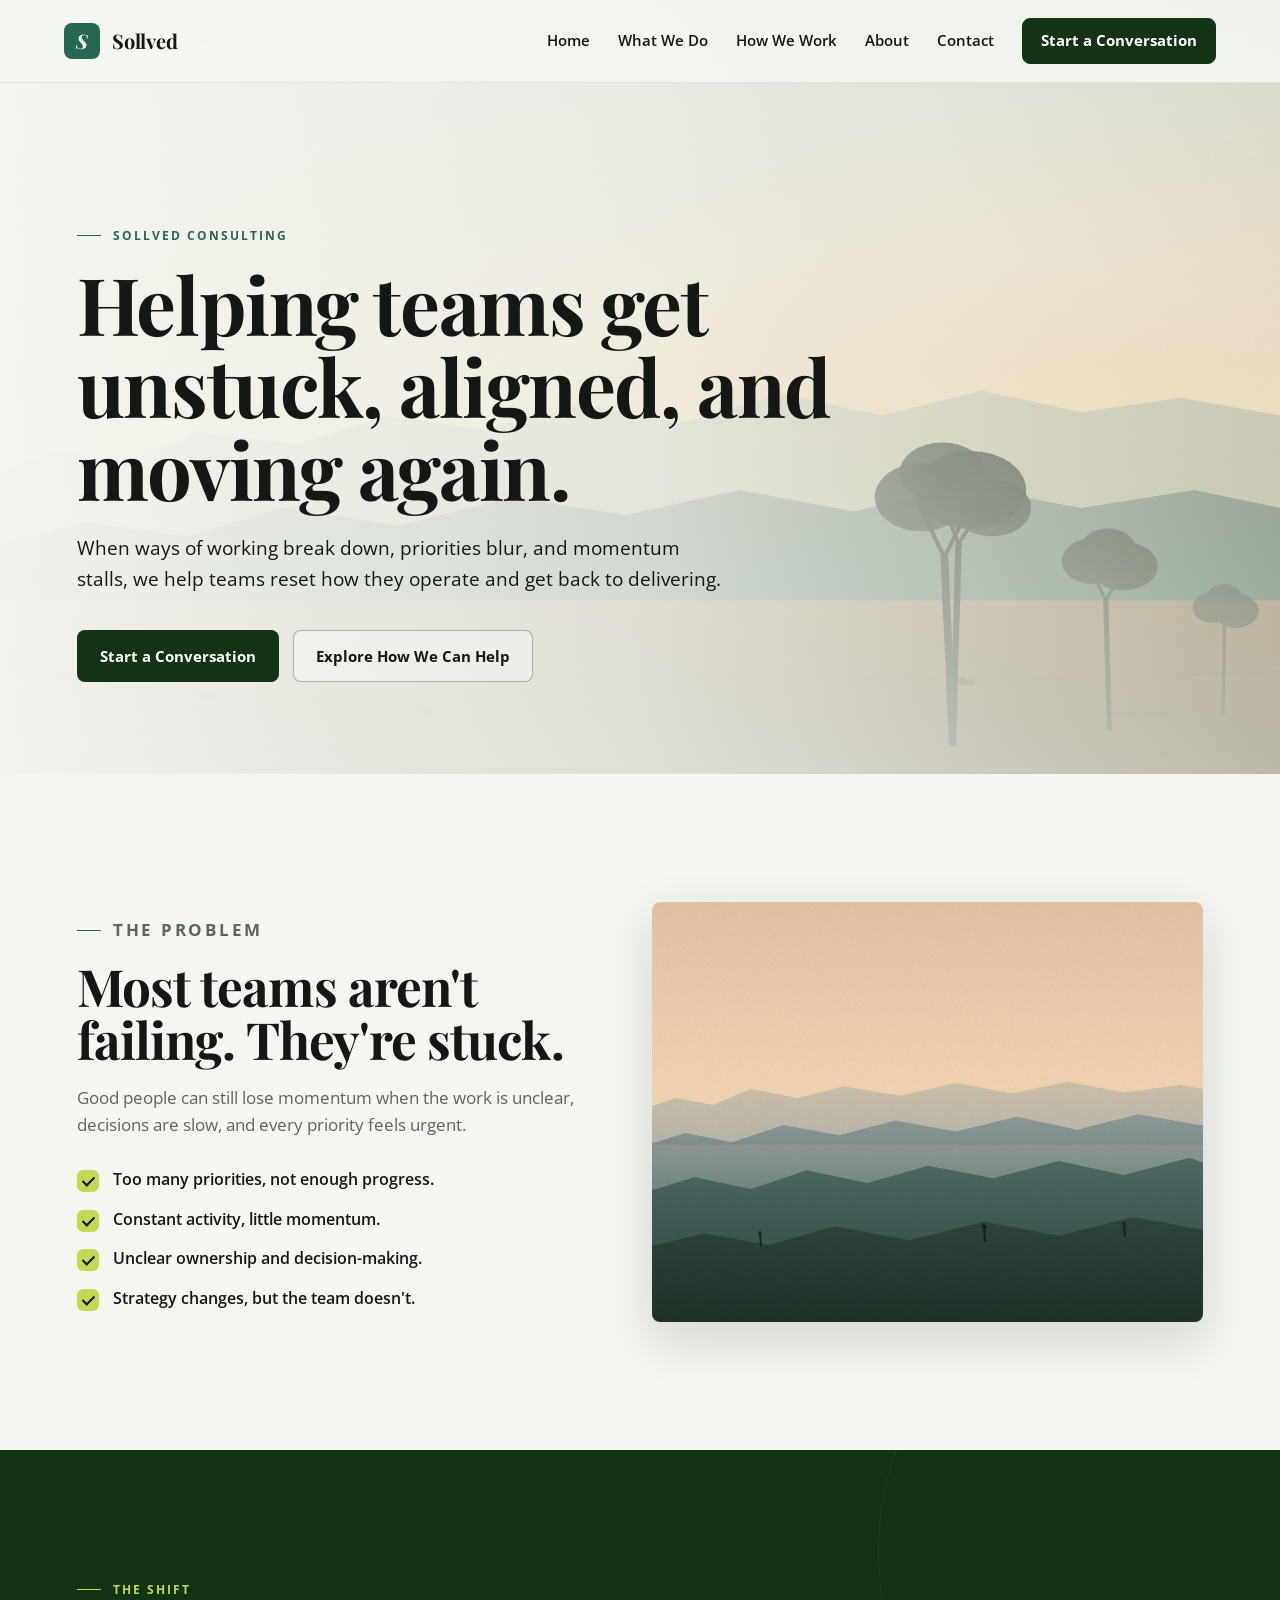
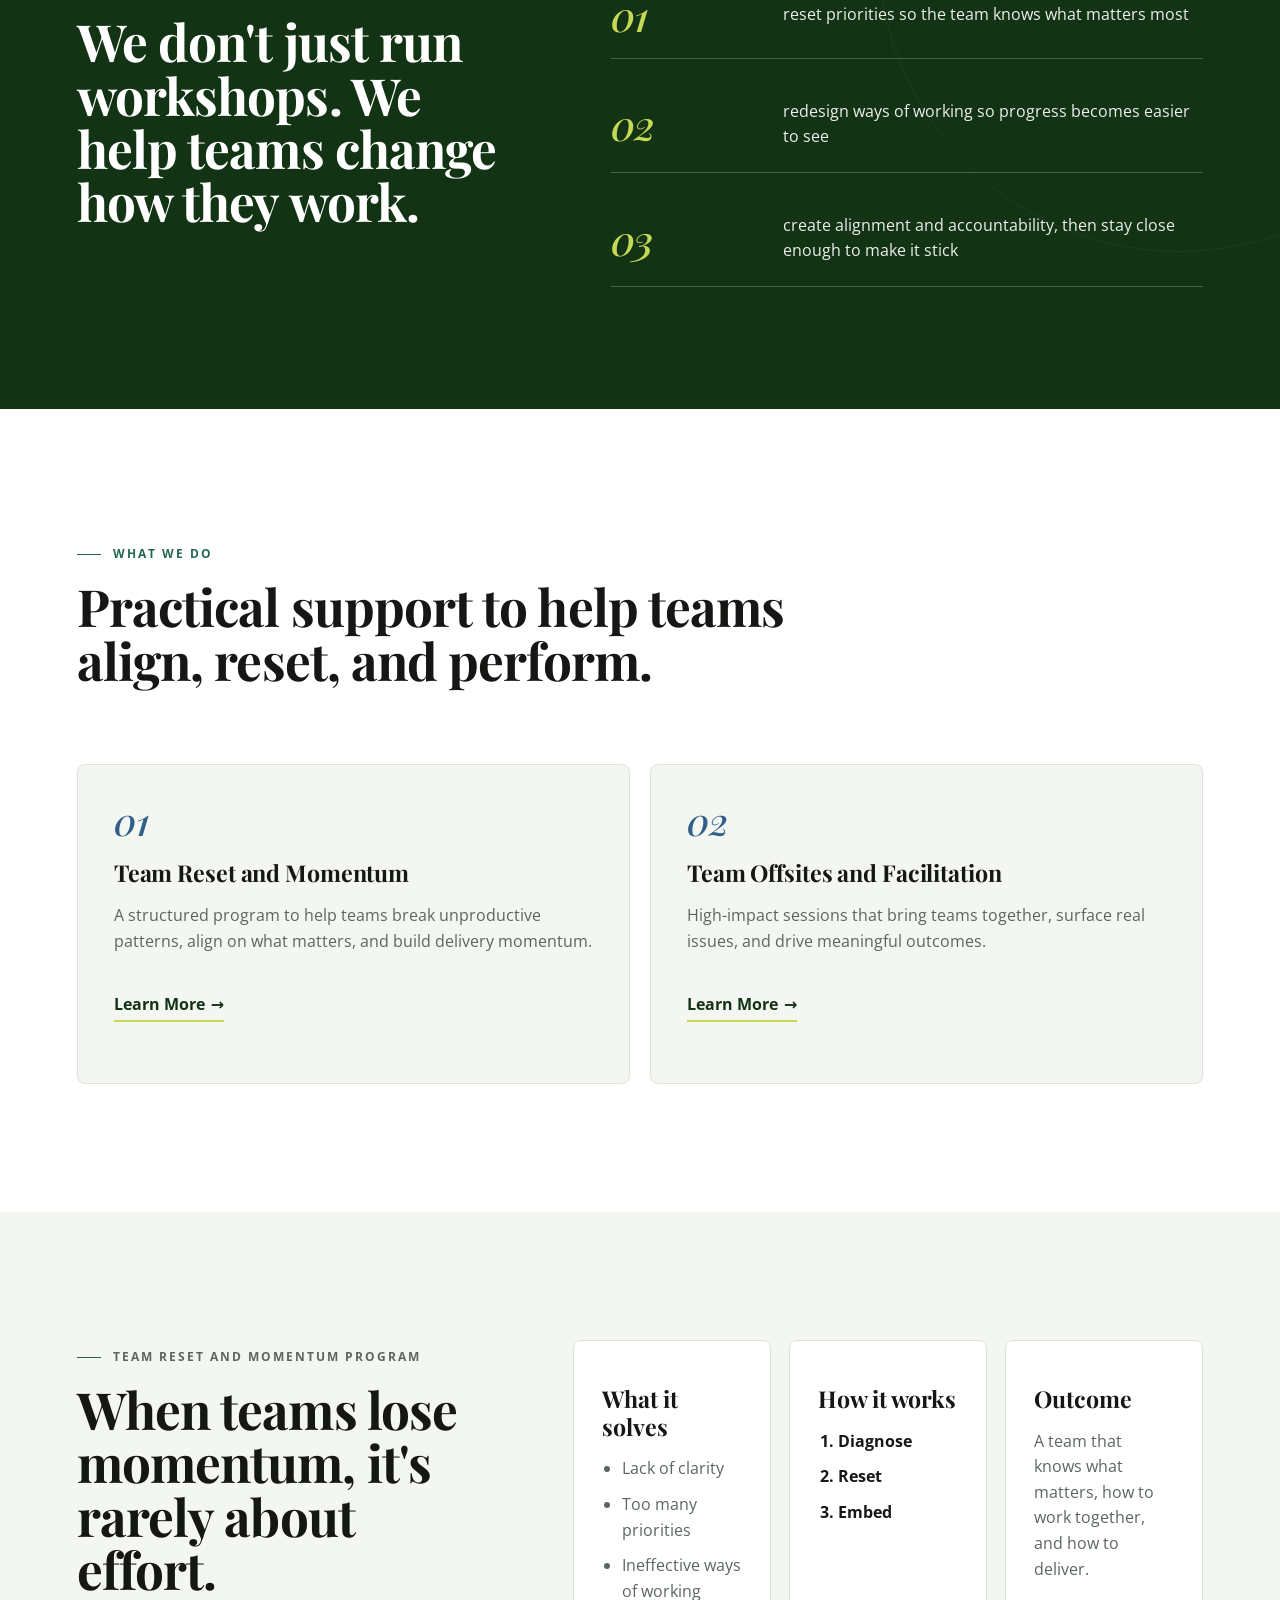
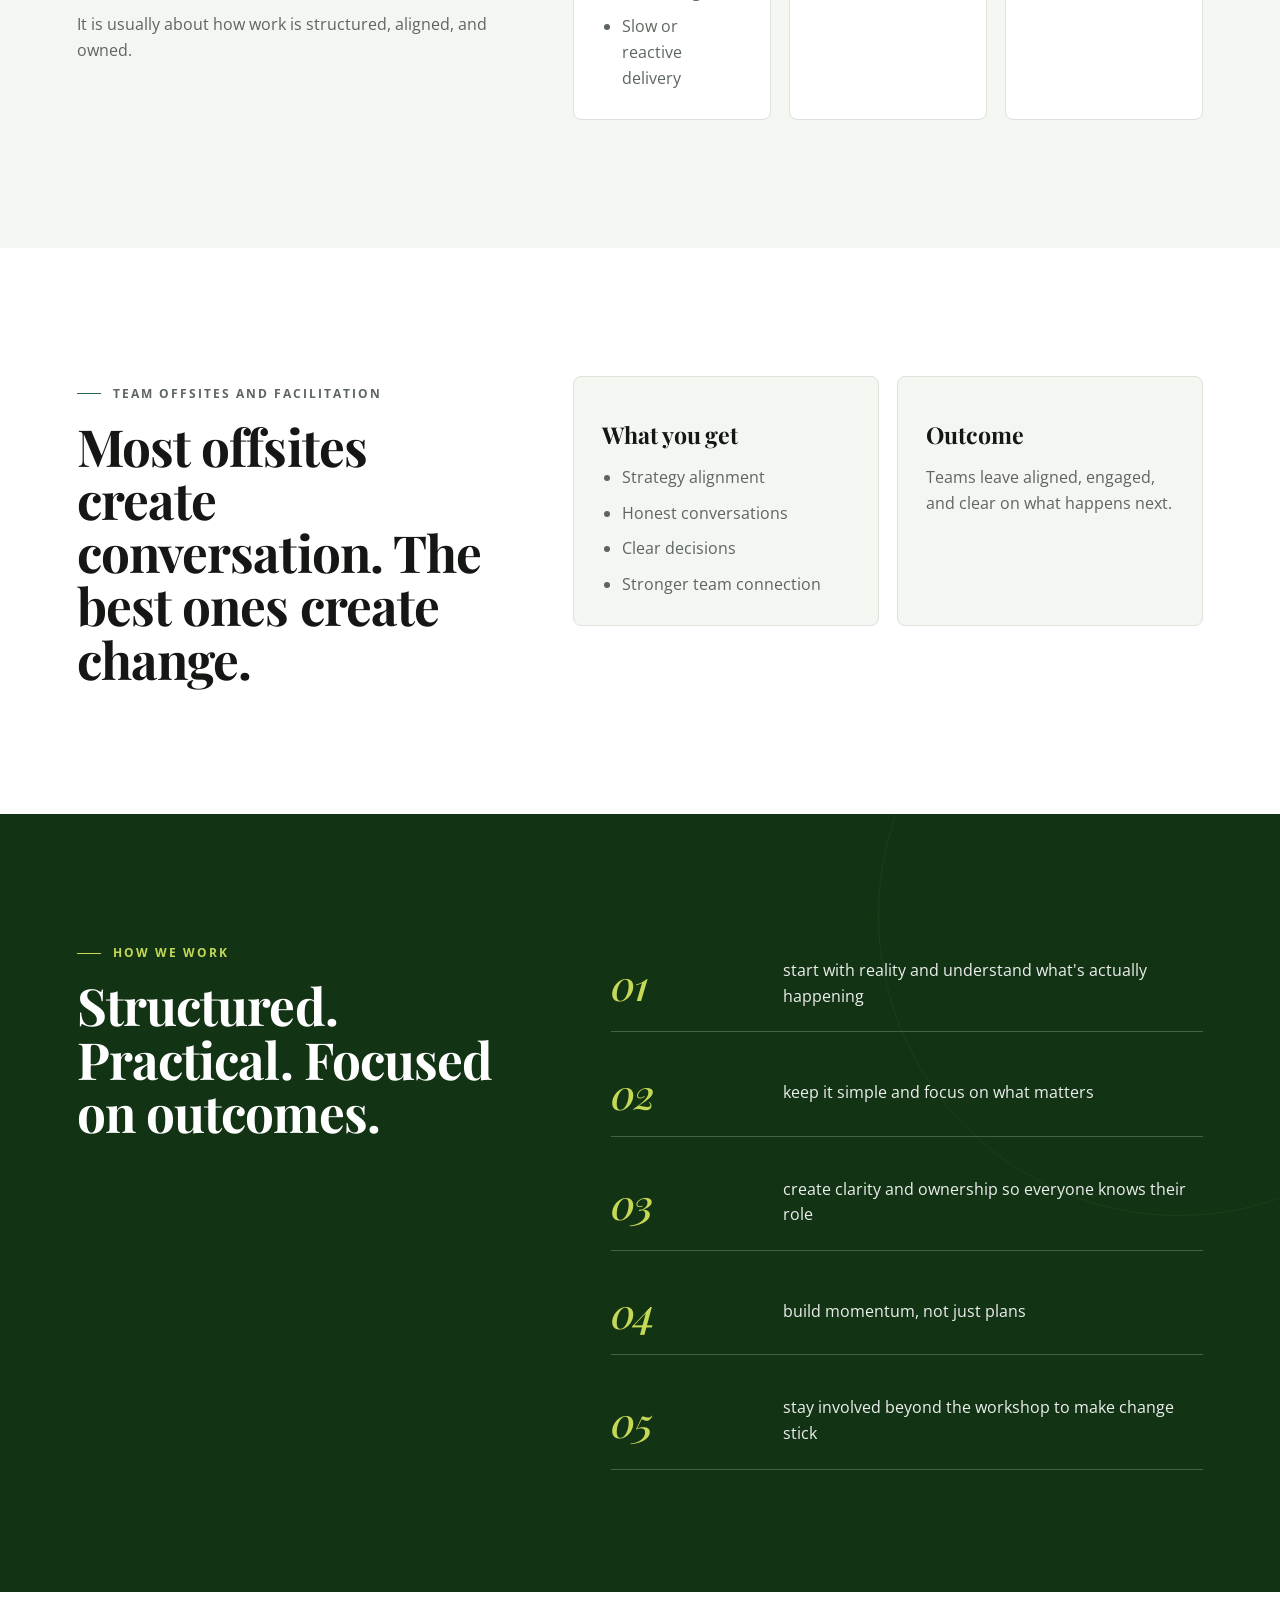
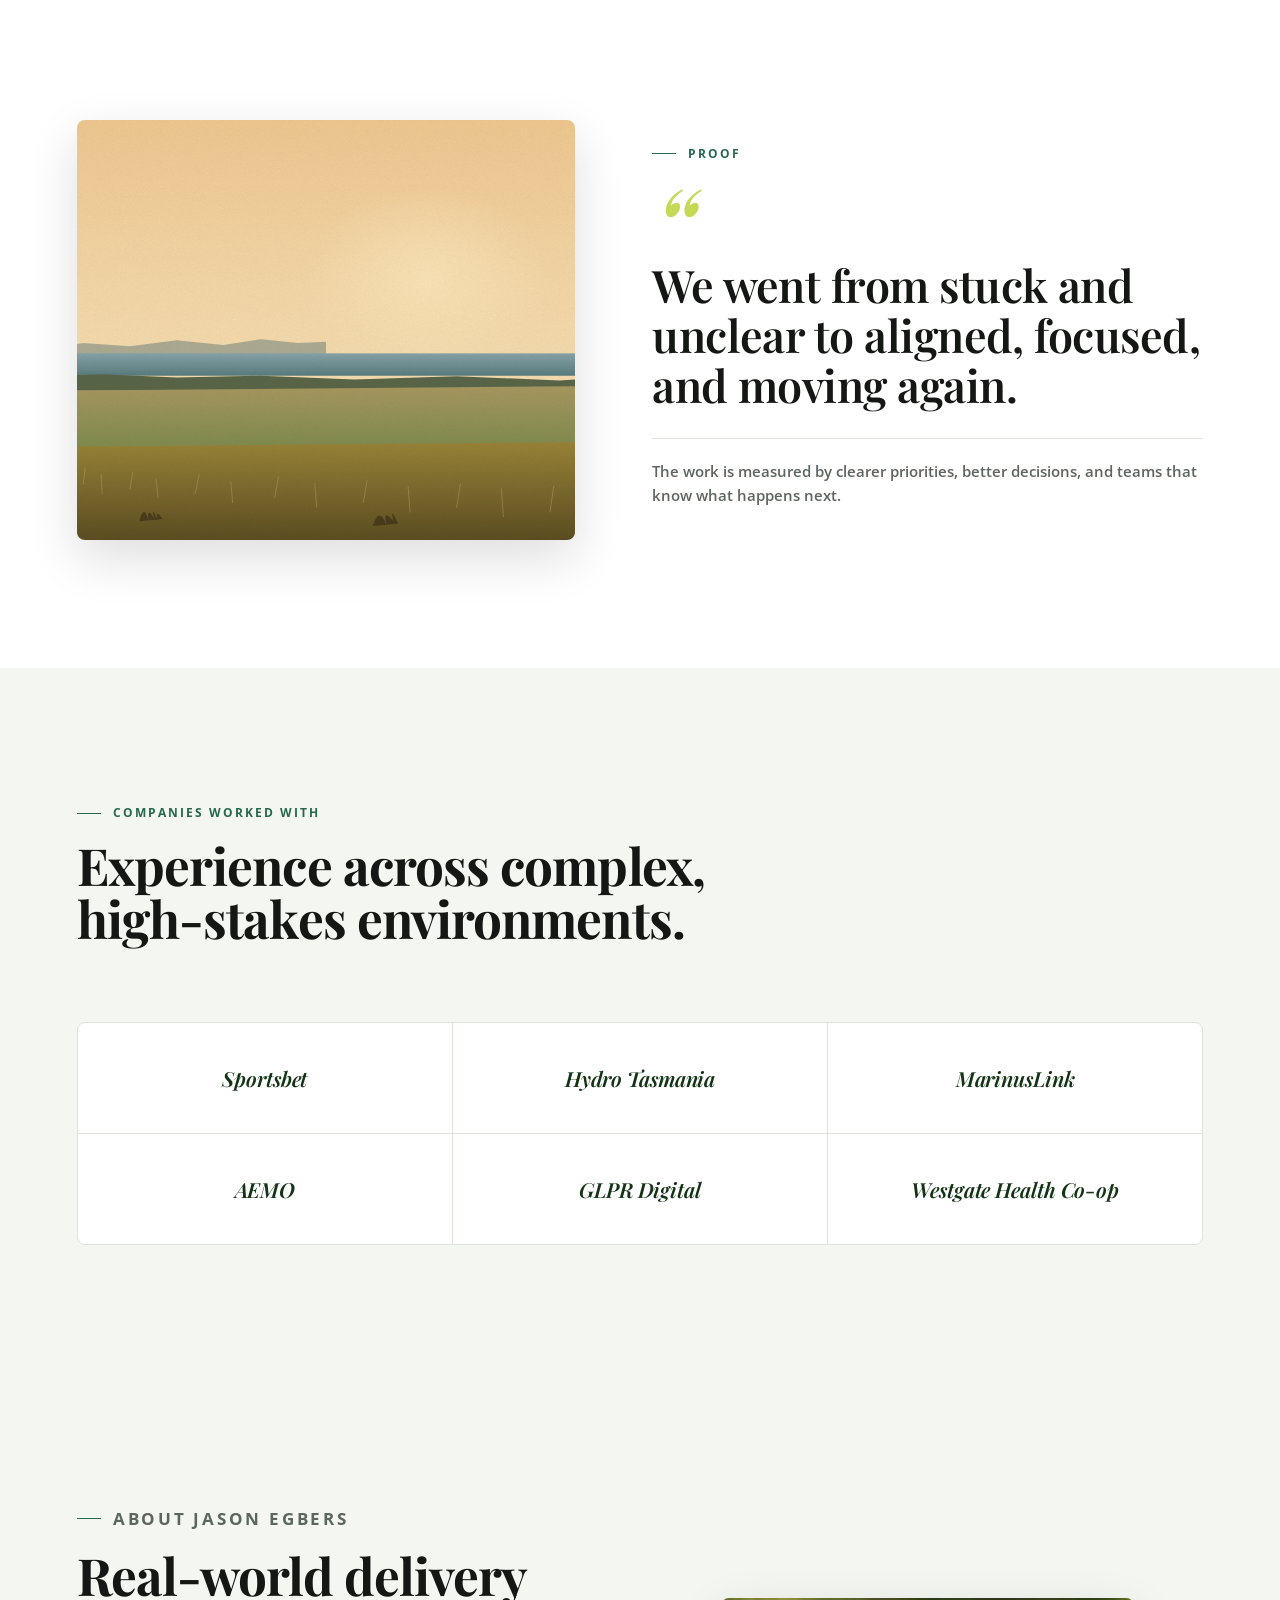
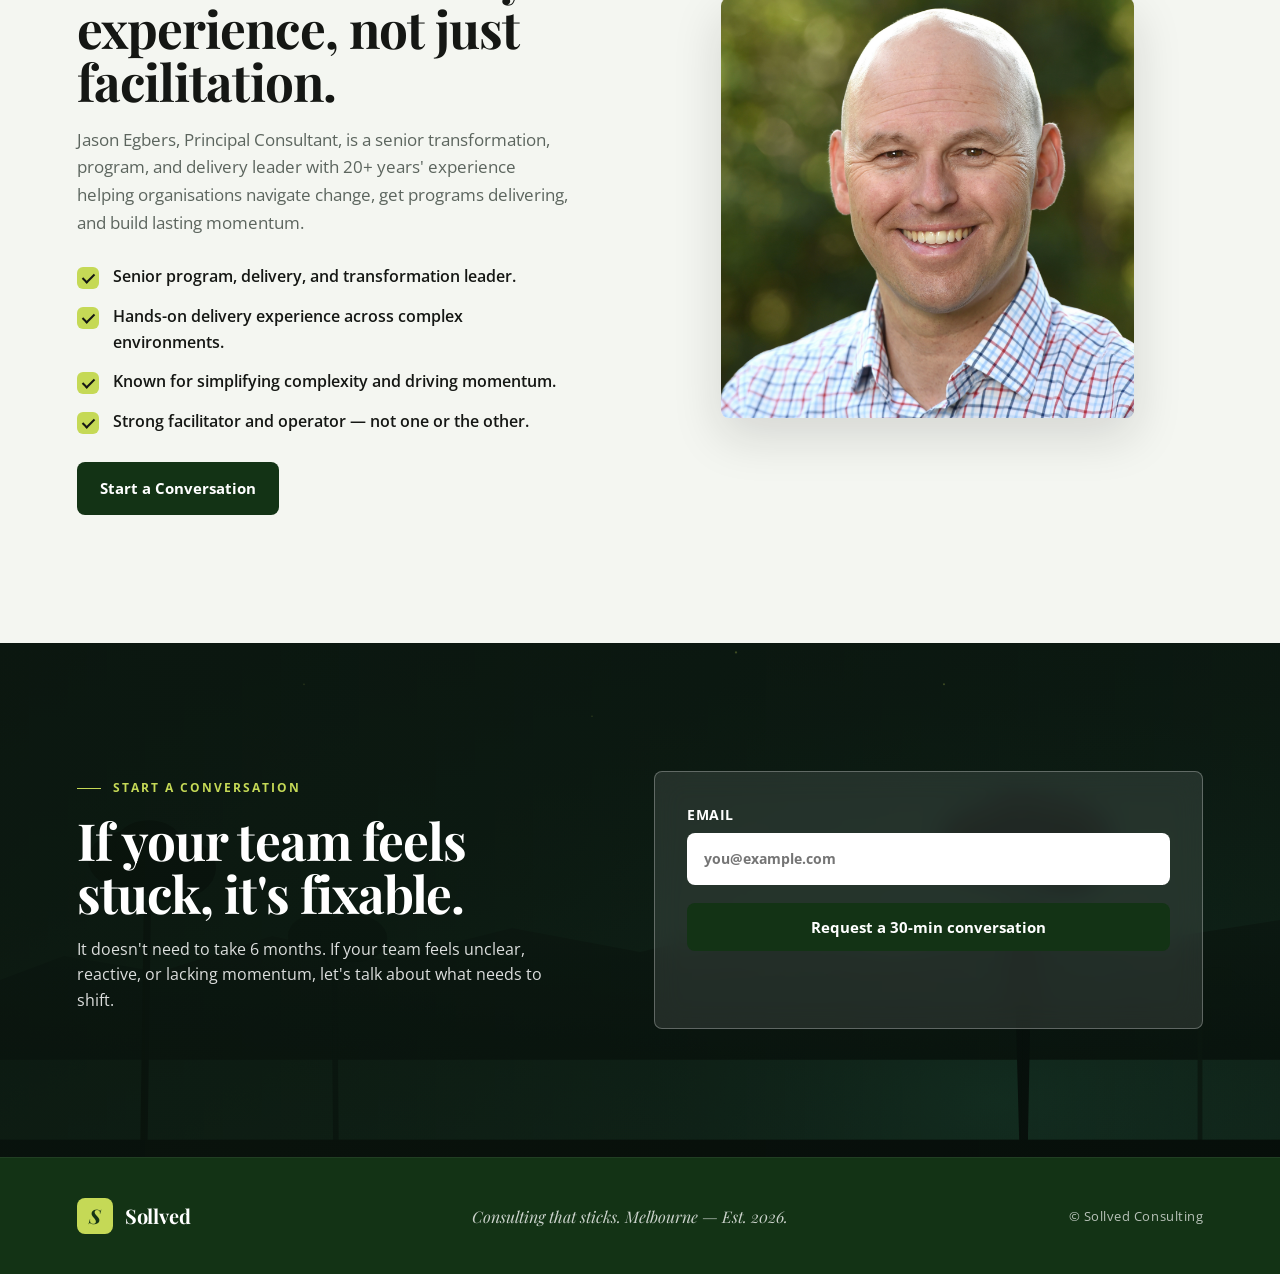
==== sollved-preview.html @ b2c9cec5 "Add files via upload" ====
<!DOCTYPE html>
<html lang="en">
<head>
  <meta charset="UTF-8">
  <meta name="viewport" content="width=device-width, initial-scale=1.0">
  <title>Sollved | Consulting That Sticks</title>
  <link rel="preconnect" href="https://fonts.googleapis.com">
  <link rel="preconnect" href="https://fonts.gstatic.com" crossorigin>
  <link href="https://fonts.googleapis.com/css2?family=Open+Sans:wght@400;500;600;700;800&family=Playfair+Display:ital,wght@0,500;0,600;0,700;0,800;1,400;1,500;1,700&display=swap" rel="stylesheet">
  <style>
:root {
  --ink: #151714;
  --muted: #5c655e;
  --paper: #f4f6f1;
  --white: #ffffff;
  --green: #26684f;
  --green-deep: #133315;
  --blue: #305f89;
  --lime: #c5d956;
  --line: #dce3da;
  --shadow: 0 18px 50px rgba(21, 23, 20, 0.14);
  --shadow-soft: 0 8px 24px rgba(21, 23, 20, 0.06);
  --ease: cubic-bezier(0.22, 0.61, 0.36, 1);
}

* {
  box-sizing: border-box;
}

html {
  scroll-behavior: smooth;
}

body {
  margin: 0;
  font-family: "Open Sans", ui-sans-serif, system-ui, -apple-system, BlinkMacSystemFont, "Segoe UI", sans-serif;
  color: var(--ink);
  background: var(--paper);
  line-height: 1.6;
  -webkit-font-smoothing: antialiased;
  -moz-osx-font-smoothing: grayscale;
}

img {
  display: block;
  max-width: 100%;
}

a {
  color: inherit;
  text-decoration: none;
}

::selection {
  background: var(--lime);
  color: var(--ink);
}

/* ============ HEADER ============ */
.site-header {
  position: fixed;
  top: 0;
  left: 0;
  z-index: 10;
  display: grid;
  grid-template-columns: 1fr auto auto;
  gap: 28px;
  align-items: center;
  width: 100%;
  padding: 18px clamp(20px, 5vw, 72px);
  color: var(--ink);
  background: rgba(244, 246, 241, 0.88);
  border-bottom: 1px solid rgba(21, 23, 20, 0.08);
  backdrop-filter: blur(16px);
  -webkit-backdrop-filter: blur(16px);
  transition: padding 0.3s var(--ease);
}

.brand {
  display: inline-flex;
  gap: 12px;
  align-items: center;
  min-width: 0;
  font-weight: 700;
  letter-spacing: -0.005em;
}

.brand-name {
  font-family: "Playfair Display", Georgia, serif;
  font-size: 1.25rem;
  font-weight: 700;
  letter-spacing: -0.01em;
}

.brand-mark {
  display: grid;
  width: 36px;
  height: 36px;
  place-items: center;
  color: var(--white);
  background: var(--green);
  border-radius: 8px;
  font-family: "Playfair Display", Georgia, serif;
  font-size: 1.25rem;
  font-weight: 700;
  font-style: italic;
  line-height: 1;
  letter-spacing: -0.02em;
  transition: background 0.25s var(--ease), transform 0.25s var(--ease);
}

.brand:hover .brand-mark {
  background: var(--green-deep);
  transform: rotate(-3deg);
}

.nav-links {
  display: flex;
  gap: 28px;
  align-items: center;
  font-size: 0.92rem;
}

.nav-links a {
  position: relative;
  padding: 6px 0;
  font-weight: 600;
  color: var(--ink);
  transition: color 0.2s var(--ease);
}

.nav-links a::after {
  content: "";
  position: absolute;
  left: 0;
  bottom: 2px;
  width: 0;
  height: 2px;
  background: var(--lime);
  transition: width 0.25s var(--ease);
}

.nav-links a:hover {
  color: var(--green);
}

.nav-links a:hover::after {
  width: 100%;
}

.nav-cta {
  padding: 10px 18px;
  font-weight: 700;
  font-size: 0.92rem;
  color: var(--white);
  background: var(--green-deep);
  border: 1px solid var(--green-deep);
  border-radius: 8px;
  transition: background 0.25s var(--ease), transform 0.25s var(--ease);
}

.nav-cta:hover {
  background: var(--ink);
  transform: translateY(-1px);
}

/* ============ HERO ============ */
.hero {
  position: relative;
  display: flex;
  min-height: 86vh;
  align-items: flex-end;
  padding: 150px clamp(20px, 6vw, 92px) 92px;
  color: var(--ink);
  background:
    linear-gradient(90deg, rgba(244, 246, 241, 0.96), rgba(244, 246, 241, 0.68), rgba(244, 246, 241, 0.14)),
    url("[data-uri]") center / cover;
}

.hero-overlay {
  position: absolute;
  inset: 0;
  background: linear-gradient(to top, rgba(244, 246, 241, 0.55), rgba(244, 246, 241, 0) 54%);
}

.hero-content {
  position: relative;
  width: min(820px, 100%);
}

/* ============ TYPOGRAPHY ============ */
.eyebrow {
  margin: 0 0 16px;
  color: var(--green);
  font-size: 0.78rem;
  font-weight: 700;
  letter-spacing: 0.16em;
  text-transform: uppercase;
  display: inline-flex;
  align-items: center;
  gap: 12px;
}

.eyebrow::before {
  content: "";
  width: 24px;
  height: 1px;
  background: var(--green);
  display: inline-block;
}

h1, h2, h3, p {
  overflow-wrap: break-word;
}

h1, h2 {
  margin: 0;
  font-family: "Playfair Display", Georgia, serif;
  line-height: 1.04;
  letter-spacing: -0.018em;
  font-weight: 700;
}

h1 {
  max-width: 820px;
  font-size: clamp(2.75rem, 6.2vw, 5.4rem);
}

h2 {
  font-size: clamp(2.1rem, 4vw, 3.5rem);
}

h3 {
  margin: 16px 0 10px;
  font-family: "Playfair Display", Georgia, serif;
  font-size: 1.45rem;
  font-weight: 700;
  line-height: 1.2;
  letter-spacing: -0.005em;
}

.hero-copy {
  max-width: 650px;
  margin: 24px 0 0;
  font-size: 1.18rem;
  color: var(--ink);
}

.hero-actions {
  display: flex;
  gap: 14px;
  flex-wrap: wrap;
  align-items: center;
  margin-top: 36px;
}

/* ============ BUTTONS ============ */
.button {
  display: inline-flex;
  min-height: 48px;
  align-items: center;
  justify-content: center;
  gap: 8px;
  padding: 13px 22px;
  font-family: inherit;
  font-size: 0.95rem;
  font-weight: 700;
  border-radius: 8px;
  border: 1px solid transparent;
  cursor: pointer;
  transition: background 0.25s var(--ease), border-color 0.25s var(--ease),
              transform 0.25s var(--ease), box-shadow 0.25s var(--ease);
}

.button-primary {
  color: var(--white);
  background: var(--green-deep);
}

.button-primary:hover {
  background: var(--ink);
  transform: translateY(-2px);
  box-shadow: 0 12px 28px rgba(19, 51, 21, 0.3);
}

.button-secondary {
  color: var(--ink);
  border-color: rgba(21, 23, 20, 0.3);
  background: rgba(255, 255, 255, 0.4);
}

.button-secondary:hover {
  background: var(--white);
  border-color: var(--ink);
  transform: translateY(-2px);
}

/* ============ SECTIONS ============ */
.section {
  display: grid;
  gap: clamp(34px, 6vw, 82px);
  padding: clamp(72px, 10vw, 132px) clamp(20px, 6vw, 92px);
}

.split,
.testimonial {
  grid-template-columns: minmax(0, 0.95fr) minmax(280px, 1.05fr);
  align-items: center;
}

.section-copy p {
  max-width: 640px;
  color: var(--muted);
  font-size: 1.08rem;
}

/* ============ CHECK LIST ============ */
.check-list {
  display: grid;
  gap: 14px;
  margin: 28px 0 0;
  padding: 0;
  list-style: none;
}

.check-list li {
  position: relative;
  padding-left: 36px;
  font-weight: 600;
}

.check-list li::before {
  position: absolute;
  left: 0;
  top: 3px;
  width: 22px;
  height: 22px;
  content: "";
  background: var(--lime);
  border-radius: 6px;
}

.check-list li::after {
  position: absolute;
  left: 8px;
  top: 7px;
  width: 5px;
  height: 10px;
  content: "";
  border: solid var(--ink);
  border-width: 0 2px 2px 0;
  transform: rotate(45deg);
}

/* ============ FEATURE IMAGE ============ */
.feature-image {
  width: 100%;
  min-height: 420px;
  max-height: 680px;
  object-fit: cover;
  border-radius: 8px;
  box-shadow: var(--shadow);
}

/* ============ SERVICES ============ */
.services {
  background: var(--white);
}

.section-heading {
  max-width: 760px;
}

.service-grid {
  display: grid;
  grid-template-columns: repeat(2, minmax(0, 1fr));
  gap: 20px;
}

.service-card {
  position: relative;
  min-height: 320px;
  padding: 36px;
  border: 1px solid var(--line);
  border-radius: 8px;
  background: var(--paper);
  transition: transform 0.3s var(--ease), border-color 0.3s var(--ease),
              box-shadow 0.3s var(--ease);
  overflow: hidden;
}

.service-card::before {
  content: "";
  position: absolute;
  left: 0;
  top: 0;
  height: 4px;
  width: 0;
  background: var(--lime);
  transition: width 0.4s var(--ease);
}

.service-card:hover {
  transform: translateY(-4px);
  border-color: var(--green);
  box-shadow: var(--shadow-soft);
}

.service-card:hover::before {
  width: 100%;
}

.service-num {
  display: inline-block;
  font-family: "Playfair Display", Georgia, serif;
  font-style: italic;
  font-weight: 500;
  font-size: 2.4rem;
  line-height: 1;
  color: var(--blue);
  margin-bottom: 4px;
}

.service-card p {
  color: var(--muted);
}

.text-link {
  display: inline-flex;
  align-items: center;
  gap: 6px;
  margin-top: 22px;
  color: var(--green-deep);
  font-weight: 700;
  border-bottom: 2px solid var(--lime);
  padding-bottom: 2px;
  transition: gap 0.25s var(--ease);
}

.text-link::after {
  content: "→";
  transition: transform 0.25s var(--ease);
  display: inline-block;
}

.text-link:hover {
  gap: 10px;
}

.text-link:hover::after {
  transform: translateX(2px);
}

/* ============ OFFER DETAILS ============ */
.offer-detail {
  grid-template-columns: minmax(0, 0.8fr) minmax(0, 1.2fr);
  align-items: start;
  background: var(--paper);
}

.offer-detail.alt {
  background: var(--white);
}

.offer-detail p {
  max-width: 680px;
  color: var(--muted);
}

.detail-grid {
  display: grid;
  grid-template-columns: repeat(3, minmax(0, 1fr));
  gap: 18px;
}

.offer-detail.alt .detail-grid {
  grid-template-columns: repeat(2, minmax(0, 1fr));
}

.detail-grid article {
  min-height: 220px;
  padding: 28px;
  background: var(--white);
  border: 1px solid var(--line);
  border-radius: 8px;
  transition: border-color 0.25s var(--ease), transform 0.25s var(--ease);
}

.offer-detail.alt .detail-grid article {
  background: var(--paper);
}

.detail-grid article:hover {
  border-color: var(--green);
  transform: translateY(-2px);
}

.plain-list,
.process-list {
  display: grid;
  gap: 10px;
  margin: 16px 0 0;
  padding-left: 20px;
  color: var(--muted);
}

.process-list {
  font-weight: 700;
  color: var(--ink);
}

/* ============ RESULTS BAND ============ */
.results-band {
  display: grid;
  grid-template-columns: minmax(0, 0.75fr) minmax(0, 1fr);
  gap: clamp(36px, 7vw, 100px);
  align-items: start;
  padding: clamp(72px, 10vw, 122px) clamp(20px, 6vw, 92px);
  color: var(--white);
  background: var(--green-deep);
  position: relative;
  overflow: hidden;
}

.results-band::before {
  content: "";
  position: absolute;
  top: -200px;
  right: -200px;
  width: 600px;
  height: 600px;
  border: 1px solid rgba(197, 217, 86, 0.06);
  border-radius: 50%;
  pointer-events: none;
}

.results-band > div {
  position: relative;
}

.results-band h2 {
  color: var(--white);
}

.shift-band .eyebrow,
.results-band .eyebrow {
  color: var(--lime);
}

.results-band .eyebrow::before {
  background: var(--lime);
}

.metrics {
  display: grid;
  gap: 18px;
}

.metrics article {
  display: grid;
  grid-template-columns: 150px 1fr;
  gap: 22px;
  align-items: center;
  padding: 22px 0;
  border-bottom: 1px solid rgba(255, 255, 255, 0.22);
  transition: padding-left 0.3s var(--ease);
}

.metrics article:hover {
  padding-left: 8px;
}

.metrics strong {
  color: var(--lime);
  font-family: "Playfair Display", Georgia, serif;
  font-style: italic;
  font-size: 2.6rem;
  font-weight: 500;
  line-height: 1;
  letter-spacing: -0.02em;
}

.metrics span {
  color: rgba(255, 255, 255, 0.92);
}

/* ============ TESTIMONIAL ============ */
.testimonial {
  background: var(--paper);
}

.proof-section {
  background: var(--white);
}

.quote-panel {
  max-width: 680px;
  position: relative;
}

.quote-mark {
  font-family: "Playfair Display", Georgia, serif;
  font-style: italic;
  font-size: 7rem;
  line-height: 0.8;
  color: var(--lime);
  margin-bottom: -10px;
  user-select: none;
}

blockquote {
  margin: 0;
  font-family: "Playfair Display", Georgia, serif;
  font-size: clamp(1.85rem, 3.5vw, 2.95rem);
  font-weight: 600;
  line-height: 1.12;
  letter-spacing: -0.012em;
}

.quote-credit {
  margin-top: 28px;
  padding-top: 20px;
  border-top: 1px solid var(--line);
  color: var(--muted);
  font-weight: 600;
  font-size: 0.95rem;
}

/* ============ COMPANIES ============ */
.companies-section {
  background: var(--paper);
}

.company-grid {
  display: grid;
  grid-template-columns: repeat(3, minmax(0, 1fr));
  gap: 1px;
  background: var(--line);
  border: 1px solid var(--line);
  border-radius: 8px;
  overflow: hidden;
}

.company-grid span {
  display: grid;
  min-height: 110px;
  place-items: center;
  padding: 24px;
  color: var(--green-deep);
  font-family: "Playfair Display", Georgia, serif;
  font-style: italic;
  font-size: 1.3rem;
  font-weight: 600;
  letter-spacing: -0.005em;
  text-align: center;
  background: var(--white);
  transition: background 0.25s var(--ease), color 0.25s var(--ease);
}

.company-grid span:hover {
  background: var(--green-deep);
  color: var(--lime);
}

/* ============ ABOUT ============ */
.about-section {
  background: var(--paper);
}

.portrait-image {
  width: 75%;
  justify-self: center;
  object-position: center top;
  transition: transform 0.5s var(--ease);
}

.portrait-image:hover {
  transform: translateY(-4px);
}

.about-button {
  margin-top: 28px;
}

/* ============ CONTACT ============ */
.contact-band {
  display: grid;
  grid-template-columns: minmax(0, 0.8fr) minmax(300px, 0.9fr);
  gap: clamp(34px, 7vw, 98px);
  padding: clamp(72px, 10vw, 132px) clamp(20px, 6vw, 92px);
  color: var(--white);
  background:
    linear-gradient(90deg, rgba(11, 22, 15, 0.78), rgba(11, 22, 15, 0.52)),
    url("[data-uri]") center / cover;
}

.contact-band h2 {
  color: var(--white);
}

.contact-band .eyebrow {
  color: var(--lime);
}

.contact-band .eyebrow::before {
  background: var(--lime);
}

.contact-band p {
  max-width: 560px;
  color: rgba(255, 255, 255, 0.86);
}

.contact-panel {
  display: grid;
  gap: 18px;
  align-content: start;
  padding: 32px;
  background: rgba(255, 255, 255, 0.1);
  border: 1px solid rgba(255, 255, 255, 0.28);
  border-radius: 8px;
  backdrop-filter: blur(14px);
  -webkit-backdrop-filter: blur(14px);
}

.contact-panel label {
  display: grid;
  gap: 8px;
  color: var(--white);
  font-weight: 700;
  font-size: 0.85rem;
  letter-spacing: 0.04em;
  text-transform: uppercase;
}

input {
  width: 100%;
  padding: 14px 16px;
  color: var(--ink);
  font: inherit;
  border: 1px solid transparent;
  border-radius: 8px;
  background: var(--white);
  transition: border-color 0.2s var(--ease), box-shadow 0.2s var(--ease);
}

input:focus {
  outline: none;
  border-color: var(--lime);
  box-shadow: 0 0 0 3px rgba(197, 217, 86, 0.4);
}

/* ============ FOOTER ============ */
.site-footer {
  padding: 40px clamp(20px, 6vw, 92px);
  background: var(--green-deep);
  color: rgba(255, 255, 255, 0.7);
  border-top: 1px solid rgba(255, 255, 255, 0.06);
}

.site-footer .brand {
  color: var(--white);
}

.site-footer .brand-mark {
  background: var(--lime);
  color: var(--green-deep);
}

.site-footer .brand:hover .brand-mark {
  background: var(--white);
}

.footer-inner {
  max-width: 1280px;
  margin: 0 auto;
  display: flex;
  justify-content: space-between;
  align-items: center;
  flex-wrap: wrap;
  gap: 16px;
}

.footer-tagline {
  margin: 0;
  font-family: "Playfair Display", Georgia, serif;
  font-style: italic;
  font-size: 1rem;
  color: rgba(255, 255, 255, 0.78);
}

.footer-meta {
  margin: 0;
  font-size: 0.82rem;
  letter-spacing: 0.04em;
}

/* ============ RESPONSIVE ============ */
@media (max-width: 920px) {
  .site-header {
    grid-template-columns: 1fr auto;
  }

  .nav-links {
    display: none;
  }

  .hero {
    min-height: 82vh;
    padding-top: 120px;
    padding-bottom: 64px;
  }

  .split,
  .testimonial,
  .results-band,
  .contact-band,
  .service-grid,
  .offer-detail,
  .detail-grid,
  .offer-detail.alt .detail-grid,
  .company-grid {
    grid-template-columns: 1fr;
  }

  .testimonial img {
    order: 2;
  }

  .feature-image {
    min-height: 320px;
  }

  .metrics article {
    grid-template-columns: 1fr;
    gap: 8px;
  }

  .footer-inner {
    flex-direction: column;
    align-items: flex-start;
    text-align: left;
  }
}

@media (max-width: 560px) {
  .site-header {
    padding: 14px 16px;
  }

  .brand-name {
    display: none;
  }

  .nav-cta {
    padding: 9px 14px;
    font-size: 0.85rem;
  }

  .hero {
    min-height: 84vh;
    padding-right: 16px;
    padding-left: 16px;
  }

  .button,
  .hero-actions {
    width: 100%;
  }

  .section,
  .results-band,
  .contact-band {
    padding-right: 16px;
    padding-left: 16px;
  }

  .contact-panel {
    padding: 22px;
  }

  .quote-mark {
    font-size: 5rem;
  }
}

</style>
</head>
<body>
  <header class="site-header">
    <a class="brand" href="#top" aria-label="Sollved home">
      <span class="brand-mark">S</span>
      <span class="brand-name">Sollved</span>
    </a>
    <nav class="nav-links" aria-label="Primary navigation">
      <a href="#top">Home</a>
      <a href="#services">What We Do</a>
      <a href="#how">How We Work</a>
      <a href="#about">About</a>
      <a href="#contact">Contact</a>
    </nav>
    <a class="nav-cta" href="#contact">Start a Conversation</a>
  </header>

  <main id="top">
    <section class="hero" aria-label="Consulting introduction">
      <div class="hero-overlay"></div>
      <div class="hero-content">
        <p class="eyebrow">Sollved Consulting</p>
        <h1>Helping teams get unstuck, aligned, and moving again.</h1>
        <p class="hero-copy">
          When ways of working break down, priorities blur, and momentum stalls, we help teams reset how they operate and get back to delivering.
        </p>
        <div class="hero-actions">
          <a class="button button-primary" href="#contact">Start a Conversation</a>
          <a class="button button-secondary" href="#services">Explore How We Can Help</a>
        </div>
      </div>
    </section>

    <section class="section split problem-section">
      <div class="section-copy">
        <p class="eyebrow">The problem</p>
        <h2>Most teams aren't failing. They're stuck.</h2>
        <p>
          Good people can still lose momentum when the work is unclear, decisions are slow, and every priority feels urgent.
        </p>
        <ul class="check-list">
          <li>Too many priorities, not enough progress.</li>
          <li>Constant activity, little momentum.</li>
          <li>Unclear ownership and decision-making.</li>
          <li>Strategy changes, but the team doesn't.</li>
        </ul>
      </div>
      <img class="feature-image" src="[data-uri]" alt="Illustration of layered Blue Mountains at dawn">
    </section>

    <section class="results-band shift-band">
      <div>
        <p class="eyebrow">The shift</p>
        <h2>We don't just run workshops. We help teams change how they work.</h2>
      </div>
      <div class="metrics">
        <article>
          <strong>01</strong>
          <span>reset priorities so the team knows what matters most</span>
        </article>
        <article>
          <strong>02</strong>
          <span>redesign ways of working so progress becomes easier to see</span>
        </article>
        <article>
          <strong>03</strong>
          <span>create alignment and accountability, then stay close enough to make it stick</span>
        </article>
      </div>
    </section>

    <section class="section services" id="services">
      <div class="section-heading">
        <p class="eyebrow">What We Do</p>
        <h2>Practical support to help teams align, reset, and perform.</h2>
      </div>
      <div class="service-grid">
        <article class="service-card">
          <span class="service-num">01</span>
          <h3>Team Reset and Momentum</h3>
          <p>A structured program to help teams break unproductive patterns, align on what matters, and build delivery momentum.</p>
          <a class="text-link" href="#team-reset">Learn More</a>
        </article>
        <article class="service-card">
          <span class="service-num">02</span>
          <h3>Team Offsites and Facilitation</h3>
          <p>High-impact sessions that bring teams together, surface real issues, and drive meaningful outcomes.</p>
          <a class="text-link" href="#offsites">Learn More</a>
        </article>
      </div>
    </section>

    <section class="section offer-detail" id="team-reset">
      <div>
        <p class="eyebrow">Team Reset and Momentum Program</p>
        <h2>When teams lose momentum, it's rarely about effort.</h2>
        <p>It is usually about how work is structured, aligned, and owned.</p>
      </div>
      <div class="detail-grid">
        <article>
          <h3>What it solves</h3>
          <ul class="plain-list">
            <li>Lack of clarity</li>
            <li>Too many priorities</li>
            <li>Ineffective ways of working</li>
            <li>Slow or reactive delivery</li>
          </ul>
        </article>
        <article>
          <h3>How it works</h3>
          <ol class="process-list">
            <li>Diagnose</li>
            <li>Reset</li>
            <li>Embed</li>
          </ol>
        </article>
        <article>
          <h3>Outcome</h3>
          <p>A team that knows what matters, how to work together, and how to deliver.</p>
        </article>
      </div>
    </section>

    <section class="section offer-detail alt" id="offsites">
      <div>
        <p class="eyebrow">Team Offsites and Facilitation</p>
        <h2>Most offsites create conversation. The best ones create change.</h2>
      </div>
      <div class="detail-grid">
        <article>
          <h3>What you get</h3>
          <ul class="plain-list">
            <li>Strategy alignment</li>
            <li>Honest conversations</li>
            <li>Clear decisions</li>
            <li>Stronger team connection</li>
          </ul>
        </article>
        <article>
          <h3>Outcome</h3>
          <p>Teams leave aligned, engaged, and clear on what happens next.</p>
        </article>
      </div>
    </section>

    <section class="results-band" id="how">
      <div>
        <p class="eyebrow">How We Work</p>
        <h2>Structured. Practical. Focused on outcomes.</h2>
      </div>
      <div class="metrics">
        <article>
          <strong>01</strong>
          <span>start with reality and understand what's actually happening</span>
        </article>
        <article>
          <strong>02</strong>
          <span>keep it simple and focus on what matters</span>
        </article>
        <article>
          <strong>03</strong>
          <span>create clarity and ownership so everyone knows their role</span>
        </article>
        <article>
          <strong>04</strong>
          <span>build momentum, not just plans</span>
        </article>
        <article>
          <strong>05</strong>
          <span>stay involved beyond the workshop to make change stick</span>
        </article>
      </div>
    </section>

    <section class="section testimonial proof-section">
      <img class="feature-image" src="[data-uri]" alt="Illustration of Australian coastal cliff at golden hour">
      <div class="quote-panel">
        <p class="eyebrow">Proof</p>
        <div class="quote-mark" aria-hidden="true">&ldquo;</div>
        <blockquote>
          We went from stuck and unclear to aligned, focused, and moving again.
        </blockquote>
        <p class="quote-credit">The work is measured by clearer priorities, better decisions, and teams that know what happens next.</p>
      </div>
    </section>

    <section class="section companies-section" aria-label="Companies worked with">
      <div class="section-heading">
        <p class="eyebrow">Companies worked with</p>
        <h2>Experience across complex, high-stakes environments.</h2>
      </div>
      <div class="company-grid">
        <span>Sportsbet</span>
        <span>Hydro Tasmania</span>
        <span>MarinusLink</span>
        <span>AEMO</span>
        <span>GLPR Digital</span>
        <span>Westgate Health Co-op</span>
      </div>
    </section>

    <section class="section split about-section" id="about">
      <div class="section-copy">
        <p class="eyebrow">About Jason Egbers</p>
        <h2>Real-world delivery experience, not just facilitation.</h2>
        <p>
          Jason Egbers, Principal Consultant, is a senior transformation, program, and delivery leader with 20+ years' experience helping organisations navigate change, get programs delivering, and build lasting momentum.
        </p>
        <ul class="check-list">
          <li>Senior program, delivery, and transformation leader.</li>
          <li>Hands-on delivery experience across complex environments.</li>
          <li>Known for simplifying complexity and driving momentum.</li>
          <li>Strong facilitator and operator &mdash; not one or the other.</li>
        </ul>
        <a class="button button-primary about-button" href="#contact">Start a Conversation</a>
      </div>
      <img class="feature-image portrait-image" src="[data-uri]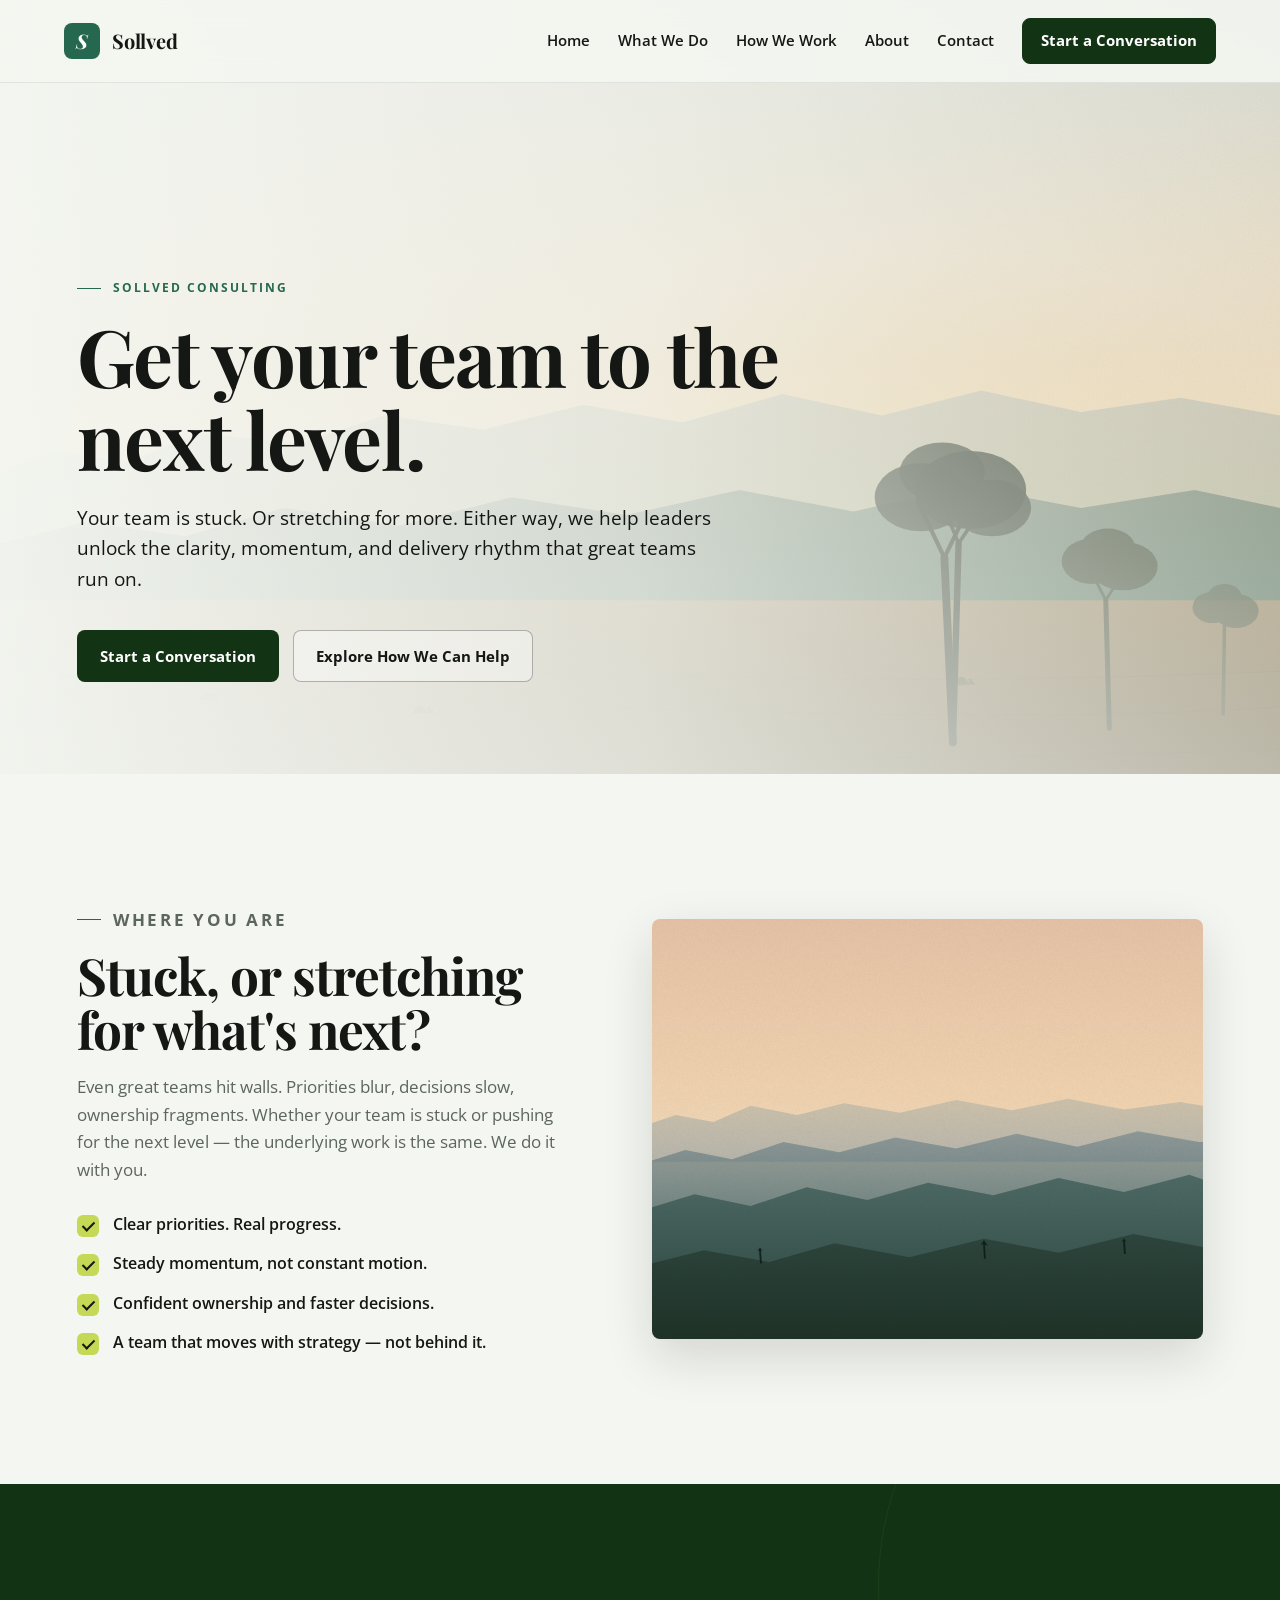
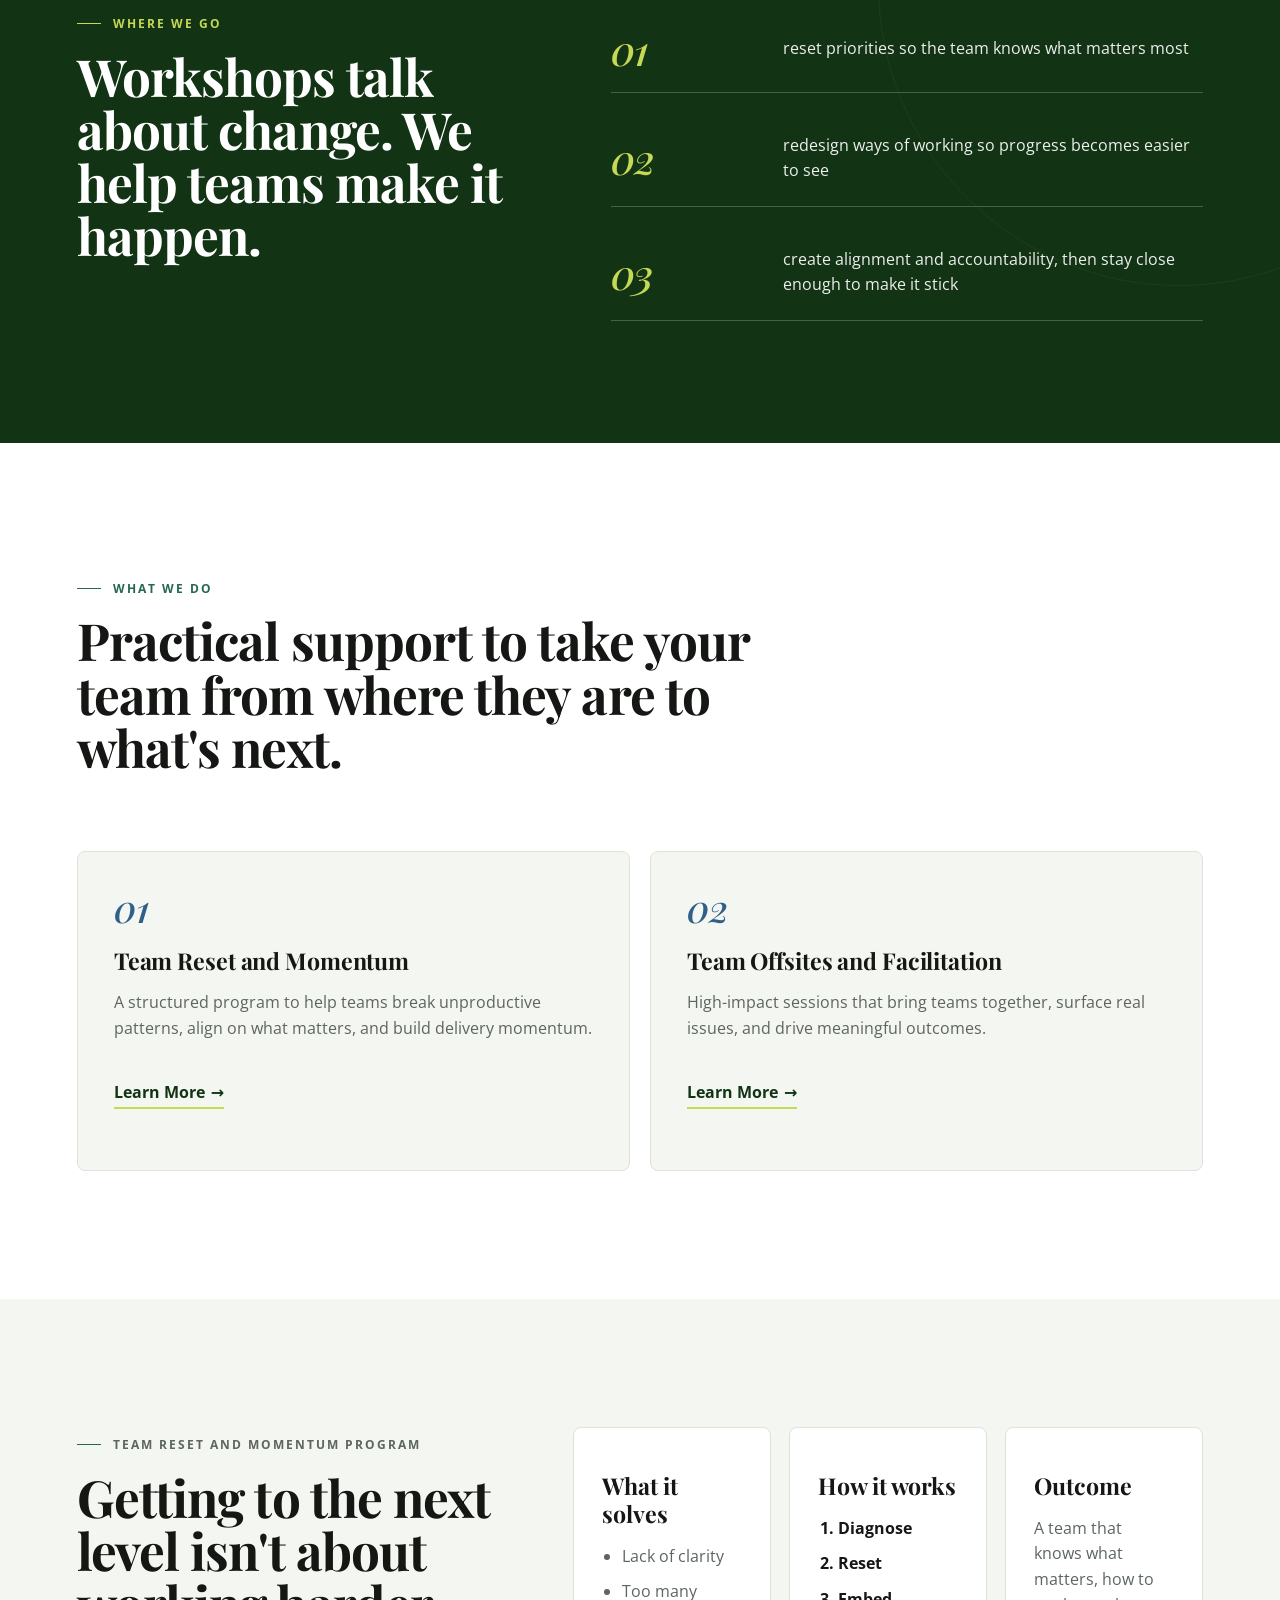
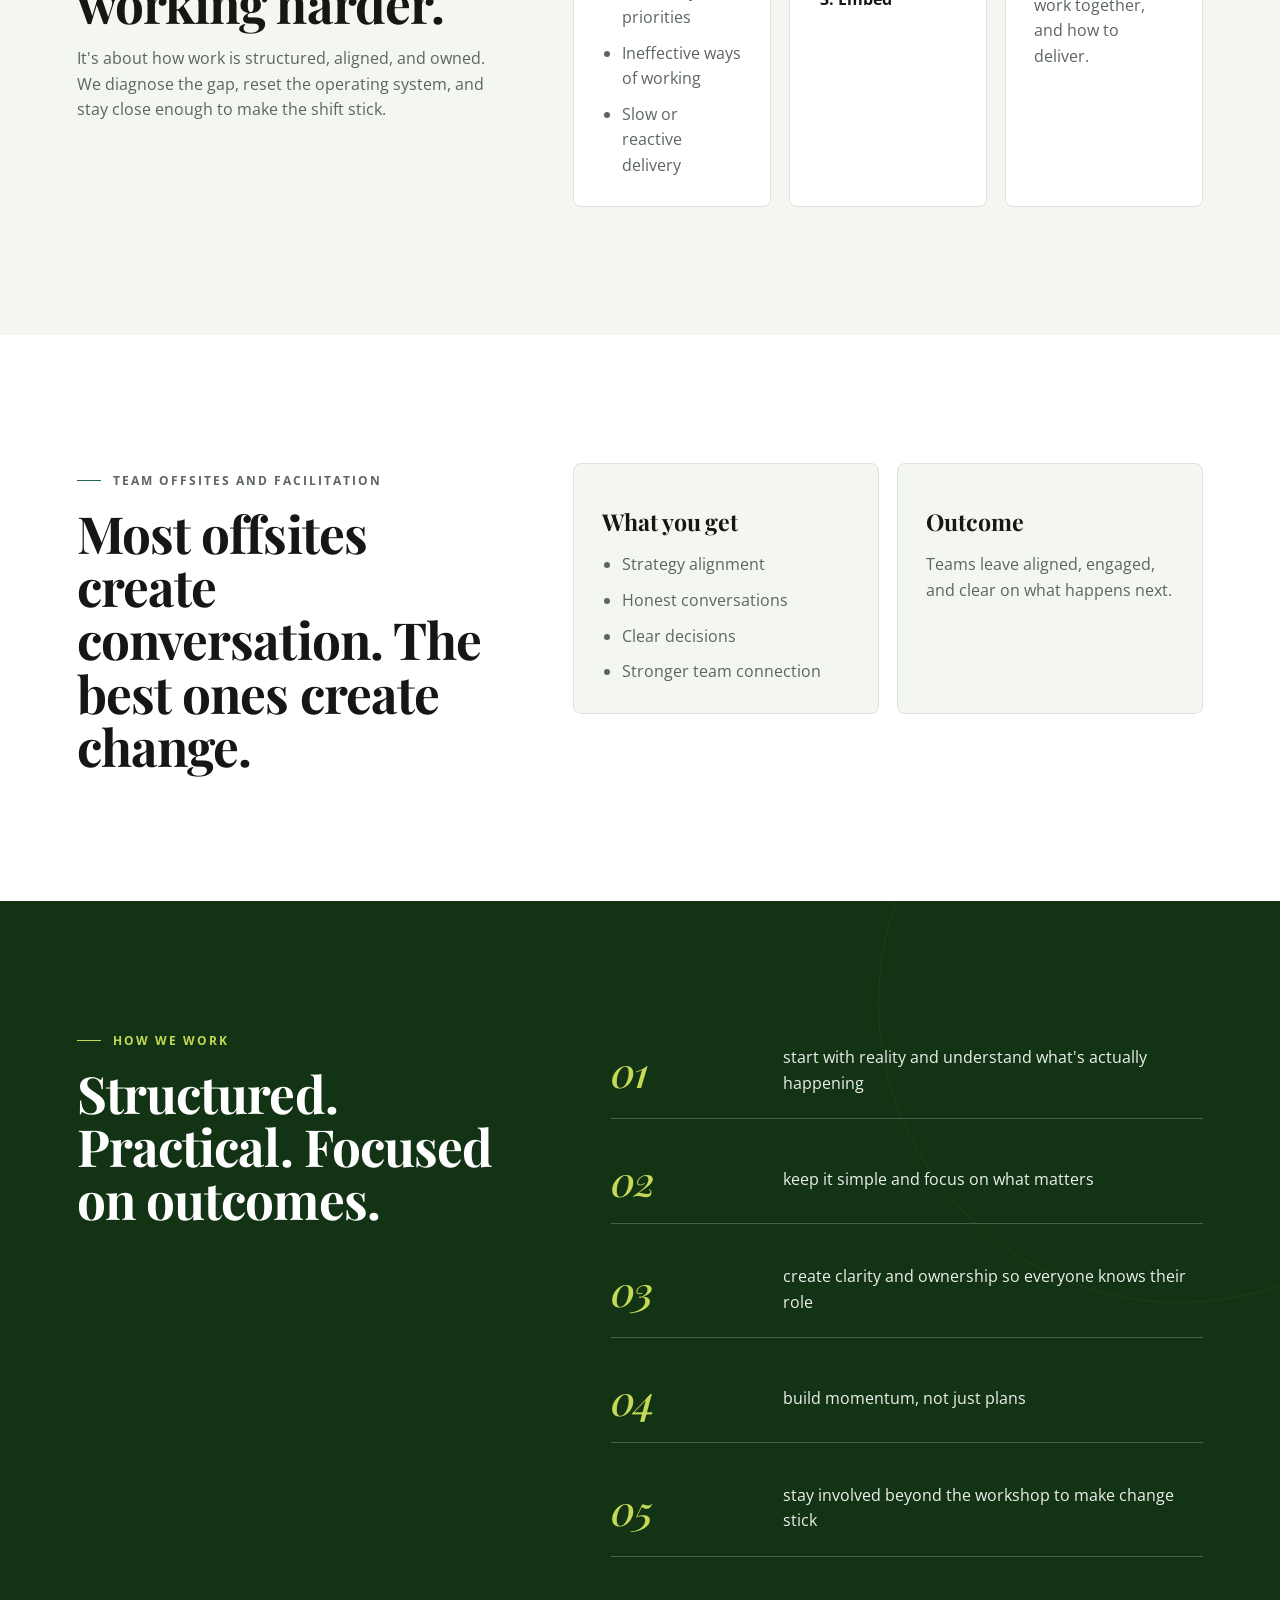
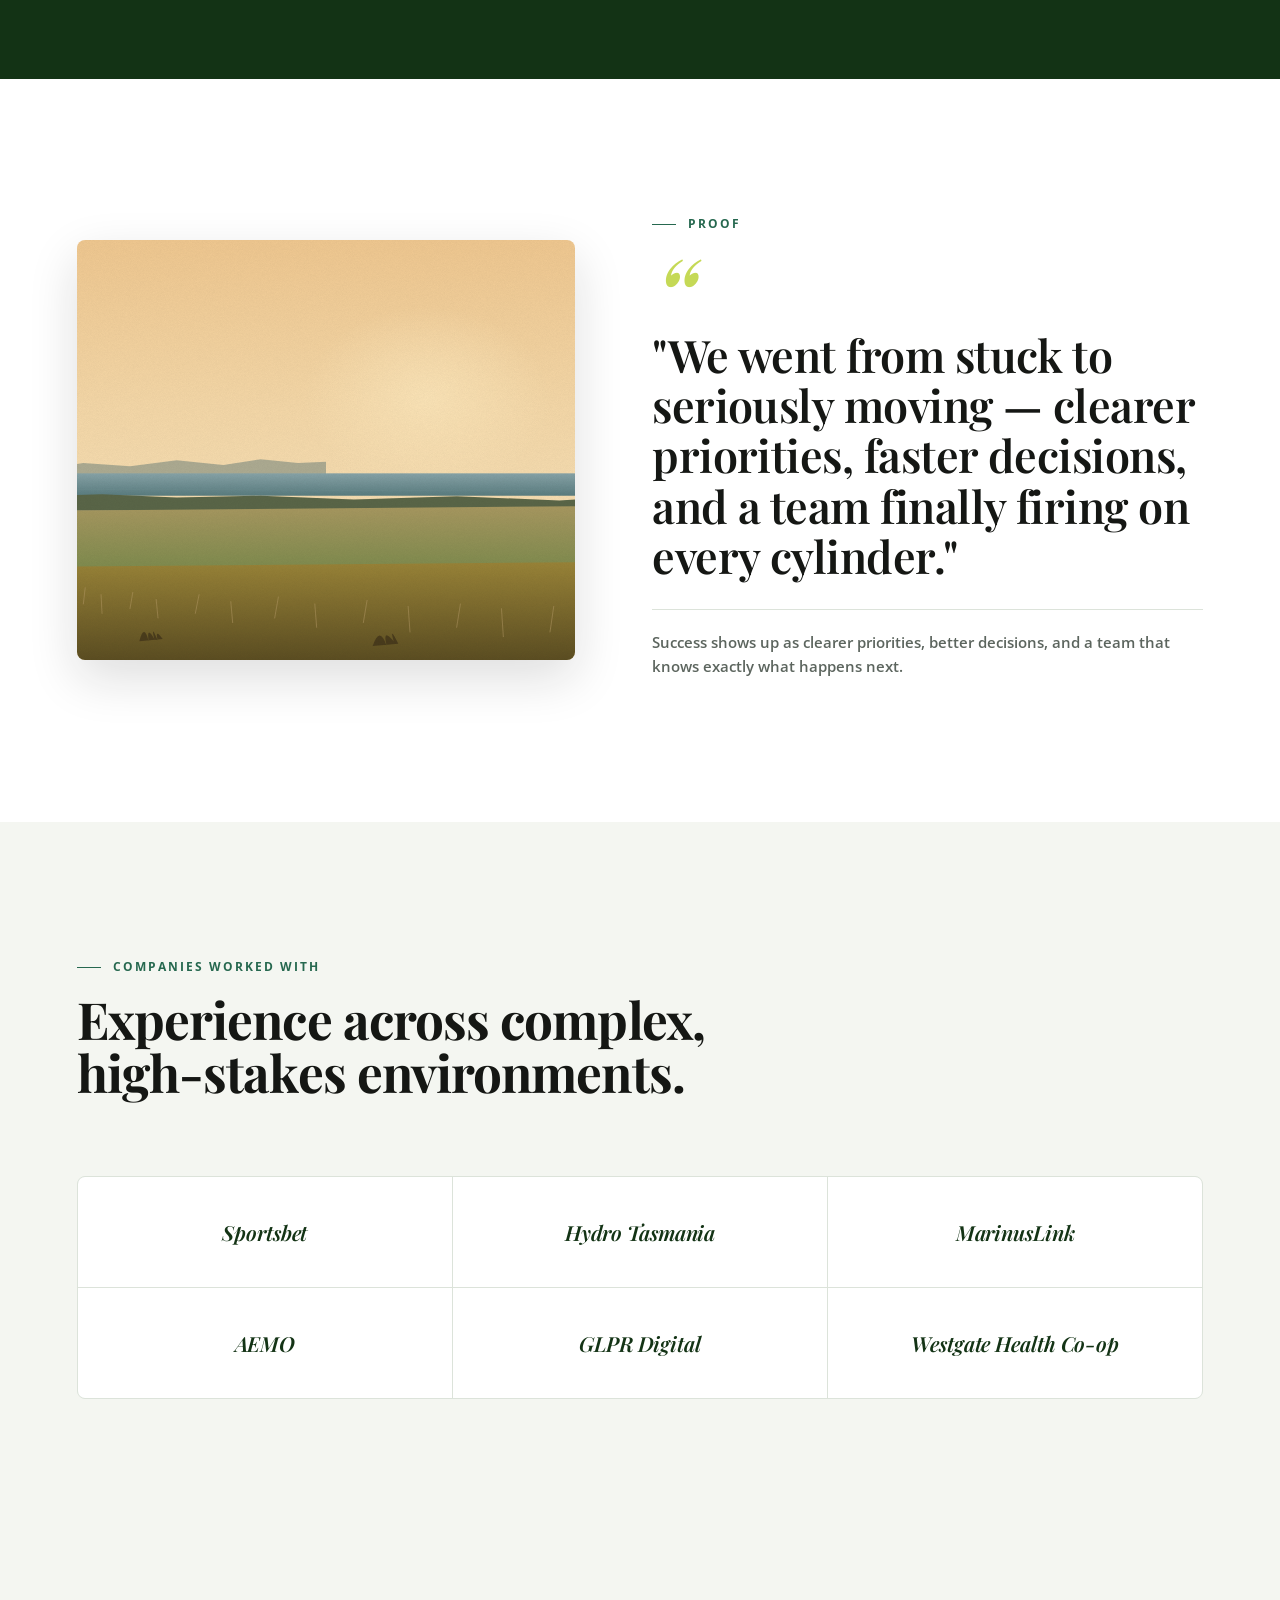
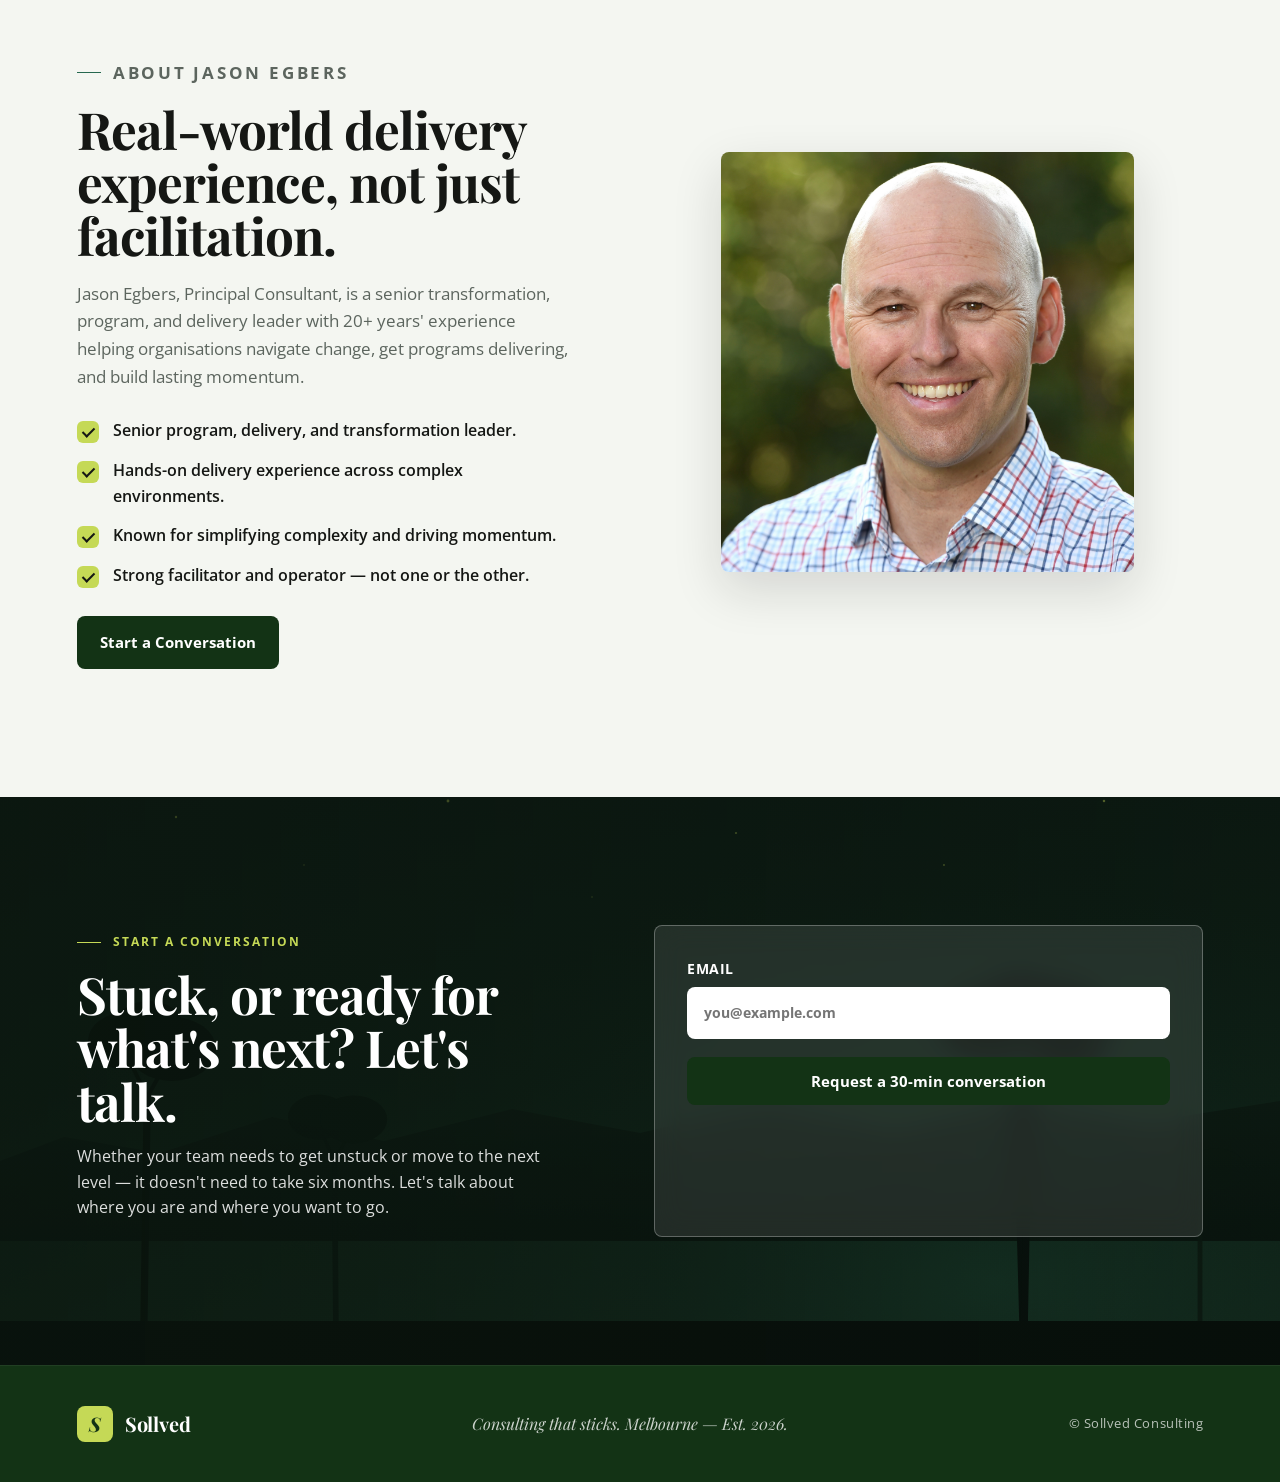
